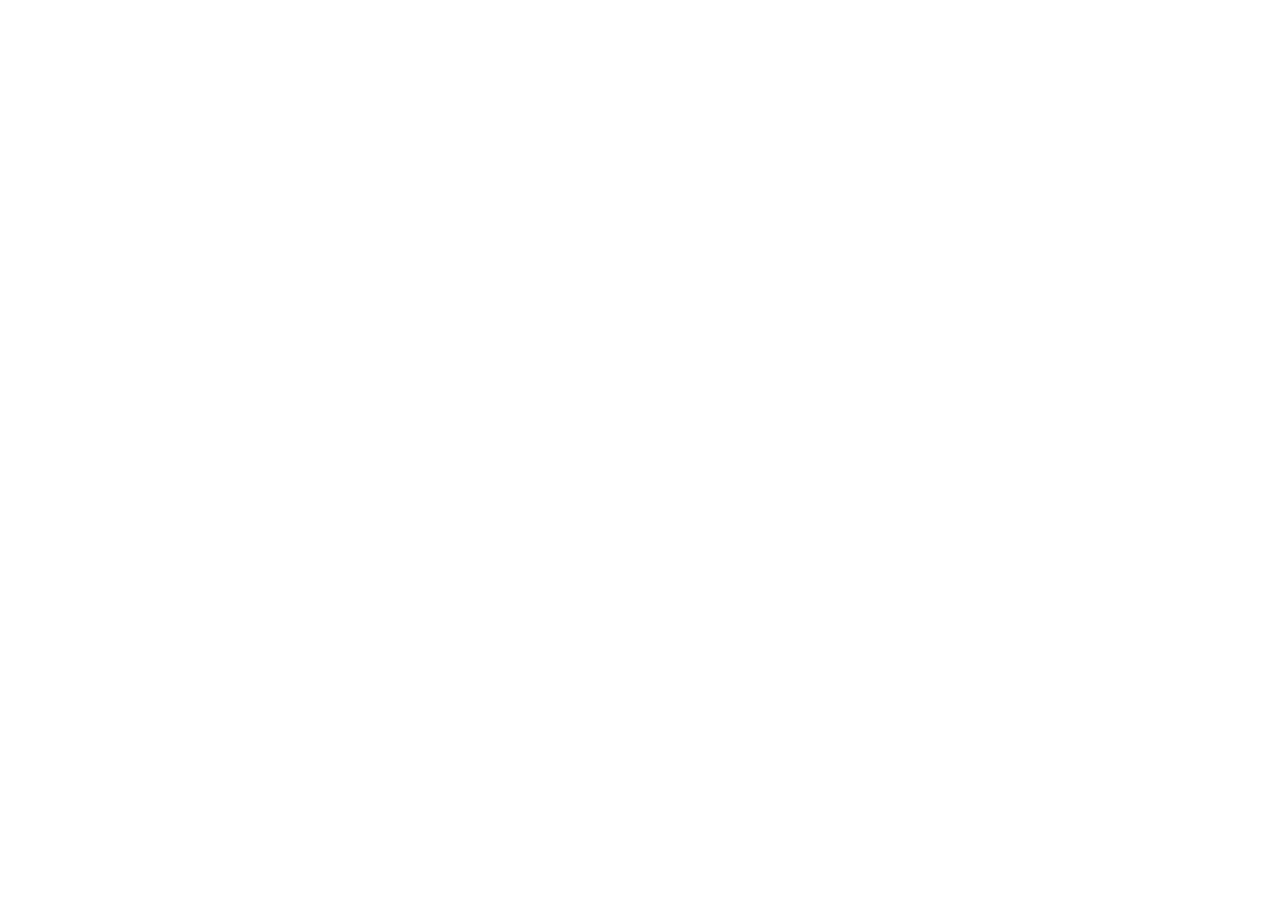
==== fonts/index.html @ ca3f3c84 "Add files via upload" ====
<!doctype html>
<html lang="it" data-theme="A">
<head>
<meta charset="utf-8">
<meta name="viewport" content="width=device-width, initial-scale=1, viewport-fit=cover, maximum-scale=1, user-scalable=no">
<title>Forge</title>
<meta name="description" content="Schede di allenamento con progressioni, offline e senza account.">
<meta name="theme-color" content="#0E0F0C">
<meta name="apple-mobile-web-app-capable" content="yes">
<meta name="mobile-web-app-capable" content="yes">
<meta name="apple-mobile-web-app-status-bar-style" content="black-translucent">
<meta name="apple-mobile-web-app-title" content="Forge">
<meta name="format-detection" content="telephone=no">
<link rel="manifest" href="manifest.webmanifest">
<link rel="icon" href="icon-192.png">
<link rel="apple-touch-icon" href="apple-touch-icon.png">
<link rel="stylesheet" href="style.css?v=2">
</head>
<body>
<div id="app"></div>
<noscript>Per usare Forge attiva JavaScript.</noscript>
<script src="logic.js?v=2"></script>
<script src="ui.js?v=2"></script>
<script src="screens.js?v=2"></script>
</body>
</html>
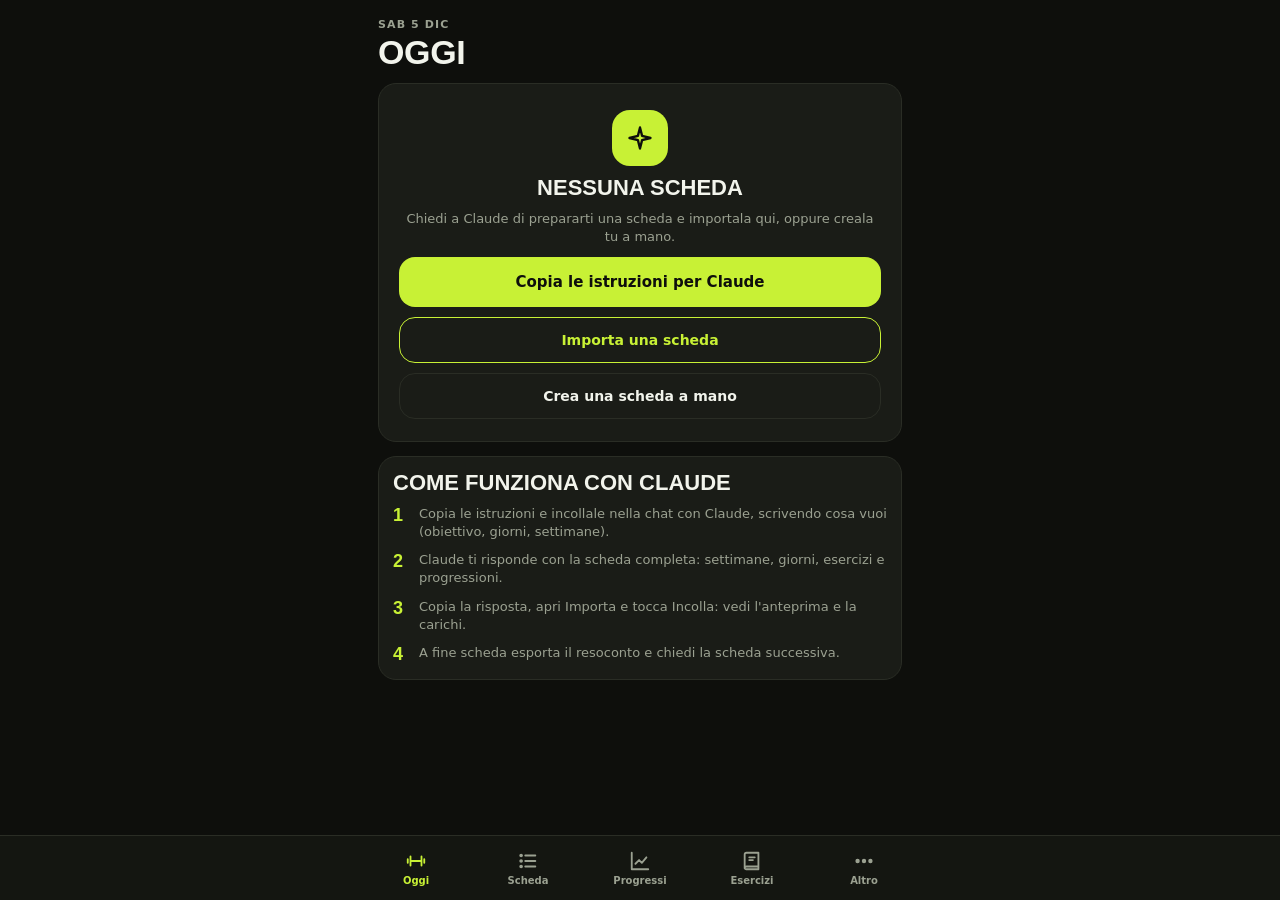
==== commit ebc67831: "Add files via upload" ====
--- a/fonts/index.html
+++ b/fonts/index.html
@@ -14,13 +14,13 @@
 <link rel="manifest" href="manifest.webmanifest">
 <link rel="icon" href="icon-192.png">
 <link rel="apple-touch-icon" href="apple-touch-icon.png">
-<link rel="stylesheet" href="style.css?v=2">
+<link rel="stylesheet" href="style.css?v=3">
 </head>
 <body>
 <div id="app"></div>
 <noscript>Per usare Forge attiva JavaScript.</noscript>
-<script src="logic.js?v=2"></script>
-<script src="ui.js?v=2"></script>
-<script src="screens.js?v=2"></script>
+<script src="logic.js?v=3"></script>
+<script src="ui.js?v=3"></script>
+<script src="screens.js?v=3"></script>
 </body>
 </html>
--- a/fonts/style.css
+++ b/fonts/style.css
@@ -0,0 +1,217 @@
+/* Forge Web — stile. I 4 temi sono gli stessi della versione Android. */
+@font-face { font-family: 'Barlow Condensed'; src: url('fonts/barlow_cond_bold.ttf') format('truetype'); font-weight: 700; font-display: swap; }
+@font-face { font-family: 'Inter'; src: url('fonts/inter_regular.ttf') format('truetype'); font-weight: 400; font-display: swap; }
+@font-face { font-family: 'Inter'; src: url('fonts/inter_semibold.ttf') format('truetype'); font-weight: 600 700; font-display: swap; }
+@font-face { font-family: 'Space Grotesk'; src: url('fonts/spacegrotesk_medium.ttf') format('truetype'); font-weight: 400 500; font-display: swap; }
+@font-face { font-family: 'Space Grotesk'; src: url('fonts/spacegrotesk_bold.ttf') format('truetype'); font-weight: 600 800; font-display: swap; }
+@font-face { font-family: 'IBM Plex Sans'; src: url('fonts/plexsans_regular.ttf') format('truetype'); font-weight: 400 500; font-display: swap; }
+@font-face { font-family: 'IBM Plex Sans'; src: url('fonts/plexsans_semibold.ttf') format('truetype'); font-weight: 600; font-display: swap; }
+@font-face { font-family: 'IBM Plex Sans'; src: url('fonts/plexsans_bold.ttf') format('truetype'); font-weight: 700 800; font-display: swap; }
+@font-face { font-family: 'IBM Plex Mono'; src: url('fonts/plexmono_bold.ttf') format('truetype'); font-weight: 700; font-display: swap; }
+@font-face { font-family: 'Jakarta'; src: url('fonts/jakarta_medium.ttf') format('truetype'); font-weight: 400 500; font-display: swap; }
+@font-face { font-family: 'Jakarta'; src: url('fonts/jakarta_bold.ttf') format('truetype'); font-weight: 600 700; font-display: swap; }
+@font-face { font-family: 'Jakarta'; src: url('fonts/jakarta_extrabold.ttf') format('truetype'); font-weight: 800 900; font-display: swap; }
+
+:root, [data-theme="A"] {
+  --bg: #0E0F0C; --surface: #1A1C17; --surface2: #262920; --line: #2A2D25; --text: #F2F4EC; --muted: #9BA191; --faint: #5A5F50;
+  --accent: #C8F135; --accentText: #C8F135; --onAccent: #0E0F0C; --primary: #C8F135; --onPrimary: #0E0F0C;
+  --good: #C8F135; --goodBg: #22261A; --goodText: #DCE6BE; --warn: #FFB547; --warnBg: #2B2416; --record: #C8F135; --recordBg: #22261A;
+  --radius: 18px; --btnRadius: 16px; --navBg: #141611; --cardLine: #2A2D25; --inputBg: #0E0F0C;
+  --head: 'Barlow Condensed', 'Arial Narrow', sans-serif; --body: 'Inter', -apple-system, system-ui, sans-serif; --num: 'Barlow Condensed', sans-serif;
+  --headTransform: uppercase; --h1: 34px; --h2: 22px; --headWeight: 700;
+}
+[data-theme="B"] {
+  --bg: #FBFAF7; --surface: #F1EEE7; --surface2: #E9E5DC; --line: #E3DFD6; --text: #111111; --muted: #6B675E; --faint: #9A958A;
+  --accent: #FF4F1F; --accentText: #C2410C; --onAccent: #111111; --primary: #111111; --onPrimary: #FFFFFF;
+  --good: #15803D; --goodBg: #E3F1E6; --goodText: #15803D; --warn: #C2410C; --warnBg: #FDE7DC; --record: #C2410C; --recordBg: #FDE7DC;
+  --radius: 22px; --btnRadius: 999px; --navBg: #FBFAF7; --cardLine: transparent; --inputBg: #FFFFFF;
+  --head: 'Space Grotesk', system-ui, sans-serif; --body: 'Space Grotesk', system-ui, sans-serif; --num: 'Space Grotesk', sans-serif;
+  --headTransform: none; --h1: 30px; --h2: 18px; --headWeight: 700;
+}
+[data-theme="C"] {
+  --bg: #0B1220; --surface: #121B2E; --surface2: #1A2540; --line: #1F2A44; --text: #E6ECF7; --muted: #8A97B2; --faint: #5D6A87;
+  --accent: #4C8DFF; --accentText: #7AABFF; --onAccent: #05080F; --primary: #4C8DFF; --onPrimary: #05080F;
+  --good: #7AABFF; --goodBg: #16233F; --goodText: #B8C6E3; --warn: #FFB547; --warnBg: #2A2312; --record: #FFB547; --recordBg: #1A1912;
+  --radius: 12px; --btnRadius: 12px; --navBg: #0E1626; --cardLine: #1F2A44; --inputBg: #0B1220;
+  --head: 'IBM Plex Sans', system-ui, sans-serif; --body: 'IBM Plex Sans', system-ui, sans-serif; --num: 'IBM Plex Mono', ui-monospace, monospace;
+  --headTransform: none; --h1: 26px; --h2: 18px; --headWeight: 700;
+}
+[data-theme="D"] {
+  --bg: #F3F1EC; --surface: #FFFFFF; --surface2: #EEF0FF; --line: #E6E1D7; --text: #1C1B22; --muted: #66626F; --faint: #A9A5B5;
+  --accent: #4338CA; --accentText: #3730A3; --onAccent: #FFFFFF; --primary: #4338CA; --onPrimary: #FFFFFF;
+  --good: #166534; --goodBg: #DCF2E4; --goodText: #166534; --warn: #9A3412; --warnBg: #FDE7D9; --record: #92400E; --recordBg: #FEF3C7;
+  --radius: 24px; --btnRadius: 18px; --navBg: #1C1B22; --cardLine: transparent; --inputBg: #F3F1EC;
+  --head: 'Jakarta', system-ui, sans-serif; --body: 'Jakarta', system-ui, sans-serif; --num: 'Jakarta', sans-serif;
+  --headTransform: none; --h1: 28px; --h2: 18px; --headWeight: 800;
+}
+
+* { box-sizing: border-box; -webkit-tap-highlight-color: transparent; }
+html, body { margin: 0; padding: 0; background: var(--bg); color: var(--text); font-family: var(--body); font-size: 15px; -webkit-text-size-adjust: 100%; }
+body { min-height: 100vh; min-height: 100dvh; overscroll-behavior-y: none; }
+button { font: inherit; color: inherit; border: 0; background: none; cursor: pointer; padding: 0; }
+input, textarea, select { font: inherit; color: var(--text); }
+#app { max-width: 560px; margin: 0 auto; min-height: 100vh; min-height: 100dvh; position: relative; }
+
+/* pagina */
+.page { padding: calc(18px + env(safe-area-inset-top)) 18px calc(100px + env(safe-area-inset-bottom)); display: flex; flex-direction: column; gap: 14px; }
+[data-theme="D"] .page { padding-bottom: calc(120px + env(safe-area-inset-bottom)); }
+.head { display: flex; align-items: center; gap: 10px; }
+.titles { flex: 1; min-width: 0; display: flex; flex-direction: column; gap: 4px; }
+.h1 { font-family: var(--head); font-weight: var(--headWeight); font-size: var(--h1); line-height: 1; text-transform: var(--headTransform); letter-spacing: -0.01em; margin: 0; overflow-wrap: anywhere; }
+.h2 { font-family: var(--head); font-weight: var(--headWeight); font-size: var(--h2); line-height: 1.1; text-transform: var(--headTransform); margin: 0; }
+[data-theme="B"] .h2, [data-theme="C"] .h2, [data-theme="D"] .h2 { font-family: var(--body); font-weight: 700; }
+.over { font-size: 11px; font-weight: 600; letter-spacing: .1em; text-transform: uppercase; color: var(--muted); }
+.small { font-size: 13px; color: var(--muted); line-height: 1.4; }
+.tiny { font-size: 12px; color: var(--muted); line-height: 1.35; }
+.faint { color: var(--faint); }
+.bold { font-weight: 600; }
+.num { font-family: var(--num); font-weight: 700; font-variant-numeric: tabular-nums; }
+.accent { color: var(--accentText); }
+.center { text-align: center; }
+.row { display: flex; align-items: center; gap: 10px; }
+.row.top { align-items: flex-start; }
+.col { display: flex; flex-direction: column; gap: 8px; }
+.grow { flex: 1; min-width: 0; }
+.grid2 { display: grid; grid-template-columns: repeat(2, minmax(0, 1fr)); gap: 10px; }
+.hscroll { display: flex; gap: 6px; overflow-x: auto; scrollbar-width: none; -webkit-overflow-scrolling: touch; padding-bottom: 2px; }
+.hscroll::-webkit-scrollbar { display: none; }
+
+.card { background: var(--surface); border: 1px solid var(--cardLine); border-radius: var(--radius); padding: 14px; display: flex; flex-direction: column; gap: 10px; }
+.card.accentcard { background: var(--accent); color: var(--onAccent); border-color: transparent; }
+.card.flat { padding: 0; overflow: hidden; gap: 0; }
+.tap { cursor: pointer; transition: transform .08s, opacity .08s; }
+.tap:active { transform: scale(.985); opacity: .85; }
+
+/* pulsanti */
+.btn { min-height: 50px; padding: 10px 16px; border-radius: var(--btnRadius); font-weight: 700; font-size: 15px; display: flex; align-items: center; justify-content: center; gap: 8px; width: 100%; text-align: center; transition: transform .08s, opacity .08s; }
+.btn:active { transform: scale(.98); opacity: .85; }
+.btn.primary { background: var(--primary); color: var(--onPrimary); }
+.btn.secondary { background: var(--surface); color: var(--text); border: 1px solid var(--line); min-height: 46px; font-size: 14px; }
+[data-theme="D"] .btn.secondary { border-color: transparent; }
+.btn.outline { background: var(--surface); color: var(--accentText); border: 1px solid var(--accent); min-height: 46px; font-size: 14px; }
+.btn.ghost { background: transparent; color: var(--muted); min-height: 40px; font-size: 14px; }
+.btn.warn { background: var(--warn); color: #fff; }
+.btn svg { width: 18px; height: 18px; flex: none; }
+.ibtn { width: 44px; height: 44px; flex: none; border-radius: 14px; background: var(--surface); border: 1px solid var(--line); display: flex; align-items: center; justify-content: center; color: var(--text); }
+[data-theme="D"] .ibtn { border-color: transparent; }
+.ibtn.alt { background: var(--surface2); border-color: transparent; }
+.ibtn.acc { background: var(--accent); color: var(--onAccent); border-color: transparent; }
+.ibtn svg { width: 20px; height: 20px; }
+.ibtn:active { opacity: .7; }
+
+.chip { flex: none; padding: 7px 12px; min-height: 36px; border-radius: 999px; background: var(--surface2); color: var(--text); font-size: 13px; font-weight: 600; display: inline-flex; align-items: center; justify-content: center; white-space: nowrap; }
+[data-theme="B"] .chip { background: var(--bg); border: 1px solid var(--text); }
+.chip.on { background: var(--accent); color: var(--onAccent); border-color: transparent; }
+.tag { flex: none; padding: 5px 10px; border-radius: 999px; background: var(--surface2); font-size: 12px; font-weight: 600; white-space: nowrap; }
+[data-theme="B"] .tag { background: var(--bg); border: 1px solid var(--text); }
+.tag.warn { background: var(--warnBg); color: var(--warn); border: 0; }
+.tag.acc { background: var(--accent); color: var(--onAccent); border: 0; }
+.tag.good { background: var(--goodBg); color: var(--good); border: 0; }
+
+.progress { height: 8px; border-radius: 99px; background: var(--surface2); overflow: hidden; flex: 1; }
+.progress > div { height: 100%; background: var(--accent); border-radius: 99px; }
+
+/* elenchi */
+.item { display: flex; align-items: center; gap: 12px; padding: 12px 14px; min-height: 60px; background: var(--surface); border: 1px solid var(--cardLine); border-radius: var(--radius); }
+.item .ic { width: 40px; height: 40px; border-radius: 12px; background: var(--surface2); display: flex; align-items: center; justify-content: center; color: var(--accentText); flex: none; }
+.item .ic svg { width: 20px; height: 20px; }
+.item.sel { border-color: var(--accent); }
+.chev { width: 18px; height: 18px; color: var(--muted); flex: none; }
+.bignum { font-family: var(--num); font-weight: 700; font-size: 22px; min-width: 22px; color: var(--muted); }
+
+/* campi */
+.input, .area { width: 100%; padding: 10px 12px; min-height: 48px; border-radius: 12px; border: 1px solid var(--line); background: var(--inputBg); font-size: 16px; outline: none; }
+.area { min-height: 120px; resize: vertical; font-size: 14px; line-height: 1.4; }
+.input:focus, .area:focus { border-color: var(--accent); }
+.field { display: flex; flex-direction: column; gap: 5px; }
+
+/* barra in basso */
+.nav { position: fixed; left: 0; right: 0; bottom: 0; z-index: 20; background: var(--navBg); border-top: 1px solid var(--line); padding-bottom: env(safe-area-inset-bottom); }
+.nav-in { max-width: 560px; margin: 0 auto; display: flex; height: 64px; }
+.nav button { flex: 1; display: flex; flex-direction: column; align-items: center; justify-content: center; gap: 3px; color: var(--muted); font-size: 10px; font-weight: 600; }
+.nav button svg { width: 22px; height: 22px; }
+.nav button.on { color: var(--accentText); }
+[data-theme="B"] .nav button { font-size: 12px; justify-content: flex-start; padding-top: 0; }
+[data-theme="B"] .nav button svg { display: none; }
+[data-theme="B"] .nav button::before { content: ''; display: block; width: 36px; height: 3px; background: transparent; margin-bottom: 16px; }
+[data-theme="B"] .nav button.on { color: var(--text); }
+[data-theme="B"] .nav button.on::before { background: var(--accent); }
+[data-theme="D"] .nav { left: 16px; right: 16px; bottom: calc(16px + env(safe-area-inset-bottom)); border-radius: 24px; border: 0; padding-bottom: 0; box-shadow: 0 8px 24px rgba(0,0,0,.2); max-width: 528px; margin: 0 auto; }
+[data-theme="D"] .nav button span { display: none; }
+[data-theme="D"] .nav button svg { width: 22px; height: 22px; padding: 13px; box-sizing: content-box; border-radius: 16px; color: #A9A5B5; }
+[data-theme="D"] .nav button.on svg { background: var(--accent); color: #fff; }
+
+/* allenamento */
+.timer { border-radius: var(--radius); padding: 12px 12px 12px 14px; display: flex; align-items: center; gap: 14px; background: var(--accent); color: var(--onAccent); }
+[data-theme="B"] .timer { background: var(--text); color: #fff; }
+[data-theme="D"] .timer { background: var(--surface); color: var(--text); }
+.timer .tt { font-family: var(--num); font-weight: 700; font-size: 40px; line-height: 1; }
+.timer .tb { min-width: 48px; min-height: 44px; border-radius: 12px; font-weight: 700; font-size: 13px; background: rgba(0,0,0,.12); color: inherit; padding: 0 8px; }
+.timer .tb.skip { background: var(--onAccent); color: var(--accent); }
+[data-theme="B"] .timer .tb { background: #333; }
+[data-theme="B"] .timer .tb.skip { background: var(--accent); color: #111; }
+[data-theme="D"] .timer .tb { background: var(--bg); }
+[data-theme="D"] .timer .tb.skip { background: var(--text); color: #fff; }
+.timer.done { animation: flash .6s ease-in-out 3; }
+@keyframes flash { 50% { filter: brightness(1.4); } }
+.setrow { display: flex; align-items: center; gap: 8px; padding: 6px 6px 6px 8px; min-height: 48px; border-radius: 12px; }
+.setrow.cur { background: var(--surface2); outline: 1.5px solid var(--accent); }
+.setrow .n { font-family: var(--num); font-weight: 700; font-size: 17px; min-width: 24px; }
+.check { width: 44px; height: 44px; flex: none; display: flex; align-items: center; justify-content: center; }
+.check i { width: 22px; height: 22px; border-radius: 6px; border: 2px solid var(--faint); display: block; }
+.check.cur i { border-color: var(--accent); }
+.check svg { width: 22px; height: 22px; color: var(--accentText); }
+.sug { display: flex; gap: 8px; align-items: center; padding: 9px 10px; border-radius: 12px; background: var(--goodBg); color: var(--goodText); font-size: 12px; line-height: 1.35; }
+.sug svg { width: 18px; height: 18px; color: var(--good); flex: none; }
+.notebox { padding: 8px 10px; border-radius: 12px; background: var(--surface2); font-size: 12px; line-height: 1.4; }
+
+/* modali */
+.modal-bg { position: fixed; inset: 0; z-index: 50; background: rgba(0,0,0,.5); display: flex; align-items: flex-end; justify-content: center; animation: fade .15s; }
+@keyframes fade { from { opacity: 0; } }
+.modal { width: 100%; max-width: 560px; max-height: 88vh; overflow-y: auto; background: var(--bg); border-radius: 22px 22px 0 0; padding: 18px 18px calc(18px + env(safe-area-inset-bottom)); display: flex; flex-direction: column; gap: 12px; animation: up .18s ease-out; }
+@keyframes up { from { transform: translateY(30px); opacity: .5; } }
+.modal .mt { font-family: var(--body); font-weight: 700; font-size: 18px; }
+.modal .acts { display: flex; gap: 8px; margin-top: 4px; }
+.modal .opt { text-align: left; padding: 14px; border-radius: 14px; background: var(--surface); font-weight: 600; width: 100%; }
+.toast { position: fixed; left: 50%; bottom: calc(90px + env(safe-area-inset-bottom)); transform: translateX(-50%); z-index: 60; background: var(--text); color: var(--bg); padding: 10px 16px; border-radius: 14px; font-size: 14px; font-weight: 600; max-width: 90vw; text-align: center; animation: fade .2s; }
+
+/* tabelle */
+.tr { display: grid; grid-template-columns: 0.8fr 2fr 0.9fr 1.1fr; gap: 6px; padding: 9px 14px; align-items: center; border-top: 1px solid var(--line); font-size: 14px; }
+.tr.h { font-size: 10px; font-weight: 700; letter-spacing: .06em; text-transform: uppercase; color: var(--muted); border-top: 0; }
+.tr.hl { background: var(--goodBg); }
+.tr.tap.hl { background: var(--surface2); }
+.titles .over { white-space: nowrap; overflow: hidden; text-overflow: ellipsis; }
+.head.acts2 .h1 { font-size: calc(var(--h1) * .8); }
+.tr .r { text-align: right; }
+
+/* calendario */
+.cal { display: grid; grid-template-columns: repeat(7, minmax(0, 1fr)); gap: 4px; text-align: center; }
+.cal .dw { font-size: 11px; font-weight: 700; color: var(--muted); padding-bottom: 4px; }
+.cal .d { aspect-ratio: 1; display: flex; align-items: center; justify-content: center; border-radius: 50%; font-size: 12px; }
+.cal .d.on { background: var(--accent); color: var(--onAccent); font-weight: 700; }
+.cal .d.today { outline: 1.5px solid var(--accentText); }
+.cal .d.fut { color: var(--faint); }
+
+.seg { display: flex; gap: 4px; padding: 4px; border-radius: 14px; background: var(--surface); }
+[data-theme="B"] .seg { background: var(--bg); border: 1px solid var(--line); }
+.seg button { flex: 1; min-height: 40px; border-radius: 10px; color: var(--muted); font-size: 13px; white-space: nowrap; overflow: hidden; text-overflow: ellipsis; padding: 0 6px; }
+.seg button.on { background: var(--accent); color: var(--onAccent); font-weight: 700; }
+
+.empty { align-items: center; text-align: center; padding: 26px 20px 22px; }
+.empty .eic { width: 56px; height: 56px; border-radius: 18px; background: var(--accent); color: var(--onAccent); display: flex; align-items: center; justify-content: center; }
+.empty .eic svg { width: 28px; height: 28px; }
+.wchip { flex: 1; min-width: 46px; min-height: 56px; border-radius: 12px; display: flex; flex-direction: column; align-items: center; justify-content: center; gap: 2px; border: 1px solid var(--line); }
+.wchip.sel { background: var(--accent); color: var(--onAccent); border-color: transparent; }
+.wchip.done { background: var(--surface2); color: var(--muted); border-color: transparent; }
+.wchip.deload { border-style: dashed; border-color: var(--faint); }
+.wchip .s { font-size: 9px; font-weight: 700; }
+.wchip svg { width: 12px; height: 12px; }
+.switch { width: 52px; height: 30px; border-radius: 99px; background: var(--surface2); border: 1px solid var(--line); position: relative; flex: none; }
+.switch::after { content: ''; position: absolute; top: 3px; left: 4px; width: 22px; height: 22px; border-radius: 50%; background: var(--muted); transition: left .15s; }
+.switch.on { background: var(--accent); border-color: transparent; }
+.switch.on::after { left: 25px; background: var(--onAccent); }
+.theme-card { padding: 8px 8px 10px; border-radius: var(--radius); background: var(--surface); border: 1px solid var(--line); display: flex; flex-direction: column; gap: 6px; text-align: left; }
+.theme-card.sel { border: 2px solid var(--accent); }
+.theme-card svg { width: 100%; height: auto; display: block; }
+pre.guide { white-space: pre-wrap; font-size: 11px; color: var(--muted); margin: 0; font-family: ui-monospace, Menlo, monospace; }
+svg.chart { width: 100%; height: 150px; display: block; touch-action: pan-y; }
